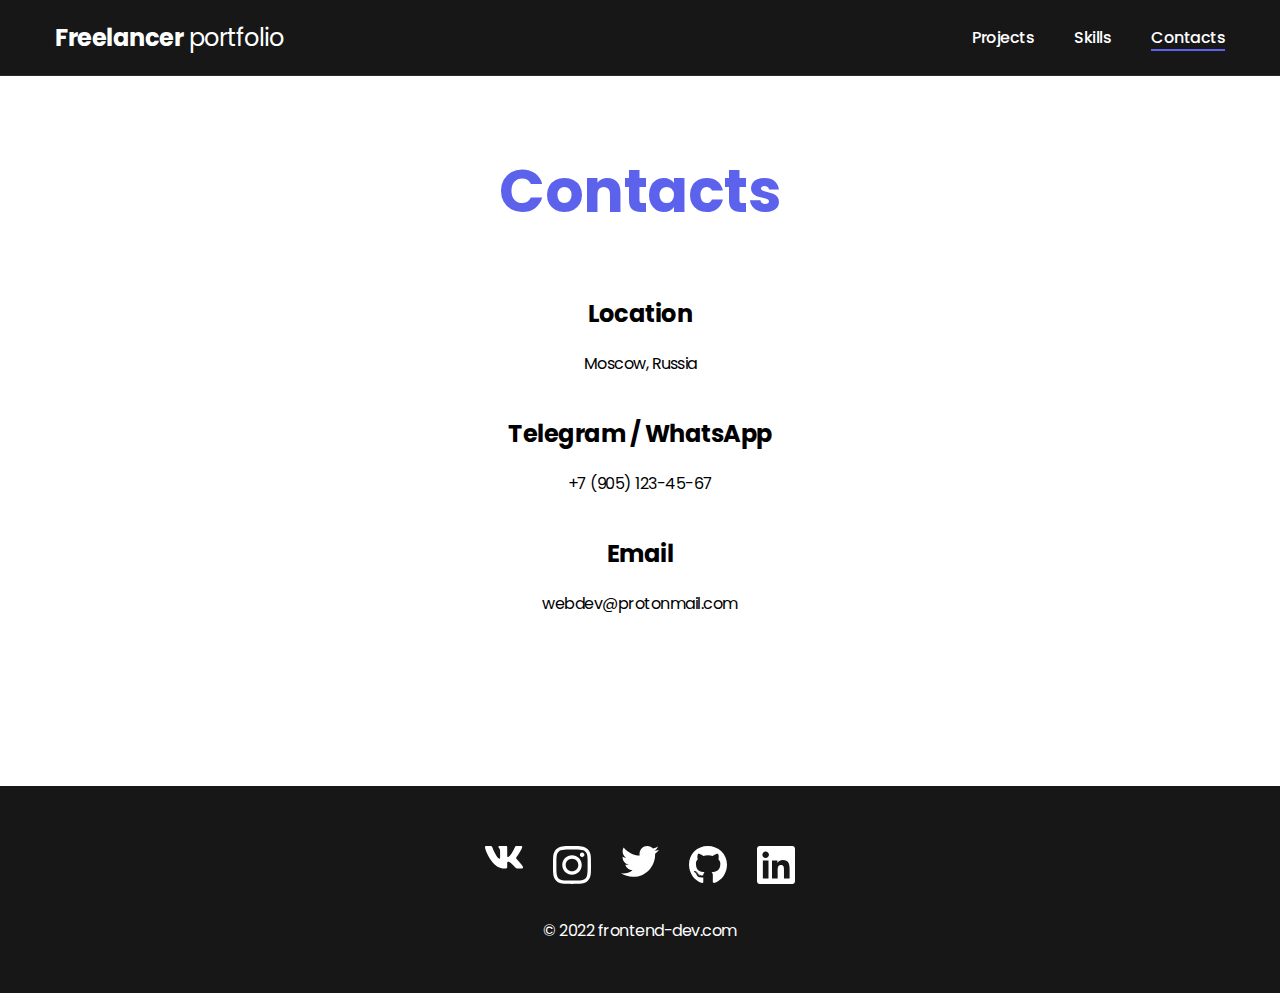
==== contacts.html @ 03632d0e "адаптив + переключатель тёмной темы" ====
<!DOCTYPE html>
<html lang="en">
<head>
    <meta charset="UTF-8">
    <meta http-equiv="X-UA-Compatible" content="IE=edge">
    <meta name="viewport" content="width=device-width, initial-scale=1.0">
    <title>Document</title>
    <link rel="stylesheet" href="./css/style.css">
</head>
<body>
    <nav class="nav">
        <div class="container">
            <div class="nav-row">
                <a href="./index.html" class="logo">
                    <strong>Freelancer</strong> portfolio
                </a>
                <ul class="nav-list">
                    <li class="nav-list__item">
                        <a href="./index.html" class="nav-list__link">Projects</a>
                    </li>
                    <li class="nav-list__item">
                        <a href="./skills.html" class="nav-list__link">Skills</a>  
                    </li>
                    <li class="nav-list__item">
                        <a href="./contacts.html" class="nav-list__link nav-list__link--active">Contacts</a>
                    </li>
                </ul>
            </div>
        </div>
    </nav>
    <main class="section">
        <div class="container">
            <h1 class="title-1">Contacts</h1>

            <ul class="content-list">
                <li class="content-list__item">
                    <h2 class="title-2">Location</h2> 
                    <p>Moscow, Russia</p>
                </li>
                <li class="content-list__item">
                    <h2 class="title-2">Telegram / WhatsApp</h2> 
                    <p>+7 (905) 123-45-67</p>
                </li>
                <li class="content-list__item">
                    <h2 class="title-2">Email</h2> 
                    <p>webdev@protonmail.com</p>
                </li>
                
            </ul>
        </div>
    </main>
    <footer class="footer">
        <div class="container">
            <div class="footer__wrapper">
                <ul class="icons">
                    <li class="icon">
                        <img src="./img/vk.svg" alt="#!">
                    </li>
                    <li class="icon">
                        <img src="./img/instagram.svg" alt="#!">
                    </li>
                    <li class="icon">
                        <img src="./img/twitter.svg" alt="#!">
                    </li>
                    <li class="icon">
                        <img src="./img/gitHub.svg" alt="#!">
                    </li>
                    <li class="icon">
                        <img src="./img/linkedIn.svg" alt="#!">
                    </li>
                </ul>
                <div class="copyright">
                    <p>© 2022 frontend-dev.com</p>
                </div>
            </div>
            
        </div>
    </footer>
    
</body>
</html>
---- css/style.css ----
@import "./reset.css";
@import url('https://fonts.googleapis.com/css2?family=DM+Sans:opsz,wght@9..40,400;9..40,500;9..40,700&family=Poppins:wght@400;500;700&display=swap');


/* font-family: 'DM Sans', sans-serif;
font-family: 'Poppins', sans-serif; */


*{
    font-family: 'Poppins', sans-serif;
    letter-spacing: -0.5px;
}

html, body{
    display: flex;
    flex-direction: column;
    height: 100%;
}

img{
    max-width: 100%;
}

/* nav */

.nav{
    background-color: #171718;
    color:#fff;
    padding: 20px 0;
    border-bottom: solid 1px #26292D;
    letter-spacing: normal;
}

.container{
    max-width: 1170px;
    padding: 0 15px;
    margin: 0 auto;
}

.nav-row{
    display: flex;
    justify-content: space-between;
    align-items: center;
    /* для мобильной адаптации */
    column-gap: 30px;
    row-gap:20px;
    flex-wrap: wrap;
}

.logo{
    color: #fff;
    text-decoration: none;
    font-size: 24px;
    font-family: 'Poppins', sans-serif;
}

.logo strong{
    font-weight: 700;
}

.nav-list{
   display: flex;
   align-items: center;
   column-gap: 40px;
   row-gap: 20px;

   /* чтобы происходил перенос */
   flex-wrap: wrap;

   font-size: 16px;
   font-weight: 500;
   font-family: 'Poppins', sans-serif;
}

.nav-list__item{
    list-style-type:none;
}

.nav-list__link{
    text-decoration: none;
    color:#fff;
    transition: opacity 0.2s;
}
.nav-list__link:hover{
    opacity: 0.8;
}

.nav-list__link--active{
    position: relative;
}

/* псевдоэлемент под ссылкой */
.nav-list__link--active::before{
    content: "";

    position: absolute;
    left: 0;
    top: 100%;

    display: block;
    height: 2px;
    width: 100%;
    background-color: #5C62EC;
}

/* переключатель ночной темы */
.dark{
    display: flex;
    /* flex-direction:column; */
    justify-content: center;
    align-items: center;
    gap: 7px;

    width: 51px;
    height: 26px;
    border-radius: 50px;
    background-color: #272727;
    padding: 7px;

    position: relative;
}
.dark::before{
    content: "";
    display: block;
    width: 24px;
    height: 24px;
    border-radius: 50%;
    background-color: #fff;

    position: absolute;
    top: 1px;
    left: 1px;

    transition: left 0.3s;
}

.dark--active::before{
    left:26px;
}

.dark__icon{
    position: relative;
}


/* Header */
.header{
    background-color: #171718;
    color:#fff;
    min-height: 695px;
    padding: 40px 0;

    background-image: url("./../img/Abstract.png");
    background-repeat: no-repeat;
    background-size: auto;
    background-position: center;

    display: flex;
    justify-content: center;
    align-items: center;
    text-align: center;

   
}

.header__wrapper{
    max-width: 660px;
    padding: 0 15px;
}

.header__title{
    font-size: 40px;
    font-weight: 700;
}
.header__title strong{
    font-size: 60px;
    font-weight: 700;
}
.header__title span{
    color:#5C62EC;
}
.header__text{
    margin-top: 20px;
    margin-bottom: 40px;
    font-style: 18px;
    line-height: 1.333;
}
.btn{
    display: inline-block;
    background-color: #5C62EC;
    /* height: 48px; */
    padding: 12px 28px;
    text-decoration: none;
    border-radius: 5px;
    color:#fff;
    letter-spacing: 0.15px;
    font-size: 16px;
    font-weight: 500;
    transition: opacity 0.2s ease-in;
}

.btn:hover{
    opacity: 0.8;
}

.btn:active{
    position: relative;
    top: 1px;
}


/* Prohects */
.section{
    padding: 70px 0;

}

.title-1{
    margin-bottom: 60px;
    font-size: 60px;
    font-weight: 700;
    color:#5C62EC;
    /* line-height: 1.3; */
    text-align: center;
}

.project{
    display: flex;
    flex-wrap: wrap;
    column-gap: 30px;
    row-gap: 30px;
    justify-content: center;

}
.project__image{
    list-style-type:none;
    max-width: 370px;
    box-shadow: 0px 5px 35px 0px rgba(0, 0, 0, 0.25);
    border-radius: 10px;
}
.project__image a{
    text-decoration: none;
}

.project__img{
    border-radius: 10px;
}

.project__title{
    padding: 15px 20px 25px;
    font-weight: 700;
    font-size: 24px;
    color: rgb(0, 0, 0);
}

/* Project details */

.project__wrapper{
    max-width: 865px;
    margin: 0 auto;
    display: flex;
    flex-direction: column;
    align-items: center;
    text-align: center;
}
.project-details__img{
    max-width: 100%;
    margin-bottom: 40px;
    border-radius: 10px;
    box-shadow: 0px 5px 35px 0px rgba(0, 0, 0, 0.25);
}

.project-details__desc{
    margin-bottom: 30px;
    font-weight: 700;
    font-size: 24px;
}

/* contentList */

.title-2{
    font-style: 40px;
    margin-bottom: 20px;
    font-weight: 700;
}
.content-list{
    max-width: 570px;
    display: flex;
    flex-direction: column;
    align-items: center;
    text-align: center;
    row-gap: 40px;
    margin: 0 auto 100px;
    
}

.content-list__item{
    list-style-type:none;
    font-style: 18px;

}

/* Footer */
.footer{
    background-color: #171718;
    padding: 60px 0 50px;
    color:#fff;
    margin-top: auto;

}
.icons{
    list-style-type:none;
    display: flex;
    column-gap: 30px;
}

.copyright{
    color: #fff;
    font-size: 16px;
}

.footer__wrapper{
    display: flex;
    flex-direction: column;
    align-items: center;
    row-gap: 27px;
}
.btn-git{
    border:1px solid black;
    height: 48px;
    padding: 2px 28px;
    text-decoration: none;
    color: black;
    align-items: center;
    border-radius: 5px;

    display: flex;
    align-items: center;
    gap: 10;
    gap: 10px;

    transition: opacity 0.2s ease-in;
}

.btn-git:hover{
    opacity: 0.8;
}

.btn-git:active{
    position: relative;
    top: 1px;
}



@media (max-width:620px){
    .header{
        min-height: unset;
    }
    .header__title{
        font-size: 30px;
    }
    .header__title strong{
        font-size: 40px;
    }

    .title-1{
        margin-bottom: 30px;
        font-size: 40px;
    }
    .section{
        padding: 30px 0;
    }
    .project__title{
        font-size: 21px;
    }
    .footer {
        padding: 40px 0 30px;
    }
    .icon{
        width: 28px;
    }
    .icons {
        column-gap: 20px;
    }
    .footer__wrapper {
        row-gap: 11px;
    }
    .title-2 {
        margin-bottom: 11px;
    }

    .project-details__desc {
        margin-bottom: 20px;
        font-size: 20px;
    }

}
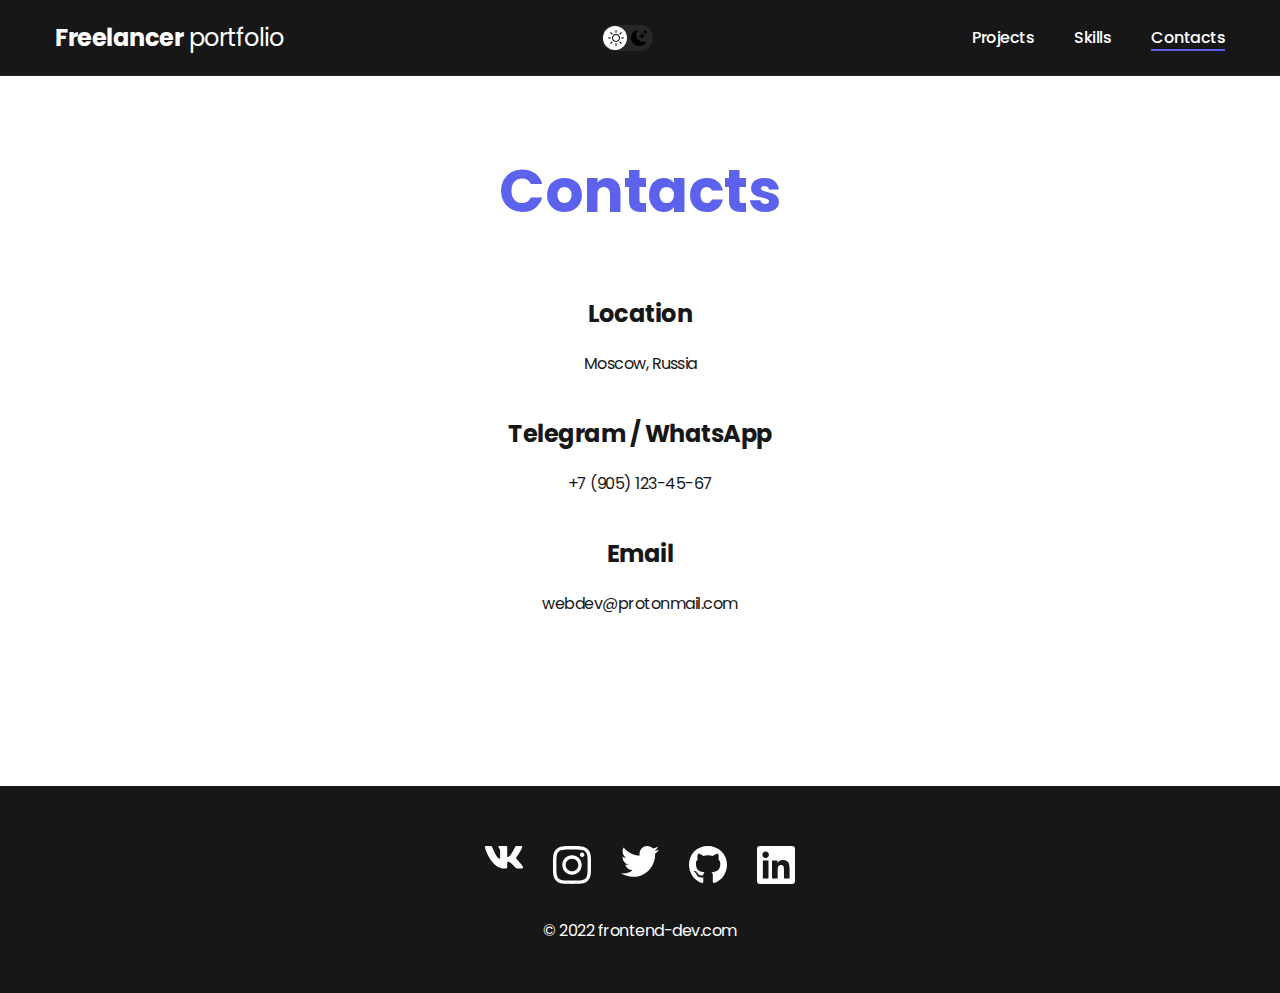
==== commit 09b87f09: "Темная тема + localStorage" ====
--- a/contacts.html
+++ b/contacts.html
@@ -6,6 +6,7 @@
     <meta name="viewport" content="width=device-width, initial-scale=1.0">
     <title>Document</title>
     <link rel="stylesheet" href="./css/style.css">
+    <script src="./js/main.js" defer></script>
 </head>
 <body>
     <nav class="nav">
@@ -14,6 +15,12 @@
                 <a href="./index.html" class="logo">
                     <strong>Freelancer</strong> portfolio
                 </a>
+
+                <button class="dark">
+                    <img src="./img/Sun.svg" alt="" class="dark__icon">
+                    <img src="./img/Moon.svg" alt="" class="dark__icon">
+                </button>
+                
                 <ul class="nav-list">
                     <li class="nav-list__item">
                         <a href="./index.html" class="nav-list__link">Projects</a>
--- a/css/style.css
+++ b/css/style.css
@@ -5,6 +5,30 @@
 /* font-family: 'DM Sans', sans-serif;
 font-family: 'Poppins', sans-serif; */
 
+:root{
+    --black:#171718;
+    --white:#fff;
+    --purple: #5C62EC;
+
+    /* --text-color:var(--black); */
+
+    --dark-bg: #252526;
+    --header-text: var(--white);
+
+
+    --page-bg:var(--white);
+    --text-color:var(--black);
+    --title-1:var(--purple);
+
+    --card-bg:var(--black);
+}
+.night{
+    --page-bg:var(--black);
+    --text-color:var(--white);
+    --title-1:var(--white);
+
+    --card-bg:var(--dark-bg);
+}
 
 *{
     font-family: 'Poppins', sans-serif;
@@ -14,12 +38,17 @@
 html, body{
     display: flex;
     flex-direction: column;
-    height: 100%;
+    min-height: 100vh;
+
+    background-color: var( --page-bg);
+    color: var(--text-color);
 }
 
 img{
     max-width: 100%;
 }
+
+
 
 /* nav */
 
@@ -219,7 +248,7 @@
     margin-bottom: 60px;
     font-size: 60px;
     font-weight: 700;
-    color:#5C62EC;
+    color:var(--title-1);
     /* line-height: 1.3; */
     text-align: center;
 }
@@ -237,6 +266,7 @@
     max-width: 370px;
     box-shadow: 0px 5px 35px 0px rgba(0, 0, 0, 0.25);
     border-radius: 10px;
+    background-color: var(--card-bg);
 }
 .project__image a{
     text-decoration: none;
@@ -250,7 +280,7 @@
     padding: 15px 20px 25px;
     font-weight: 700;
     font-size: 24px;
-    color: rgb(0, 0, 0);
+    color:var(--text-color);
 }
 
 /* Project details */
@@ -339,6 +369,8 @@
     gap: 10;
     gap: 10px;
 
+    background-color: #fff;
+
     transition: opacity 0.2s ease-in;
 }
 
